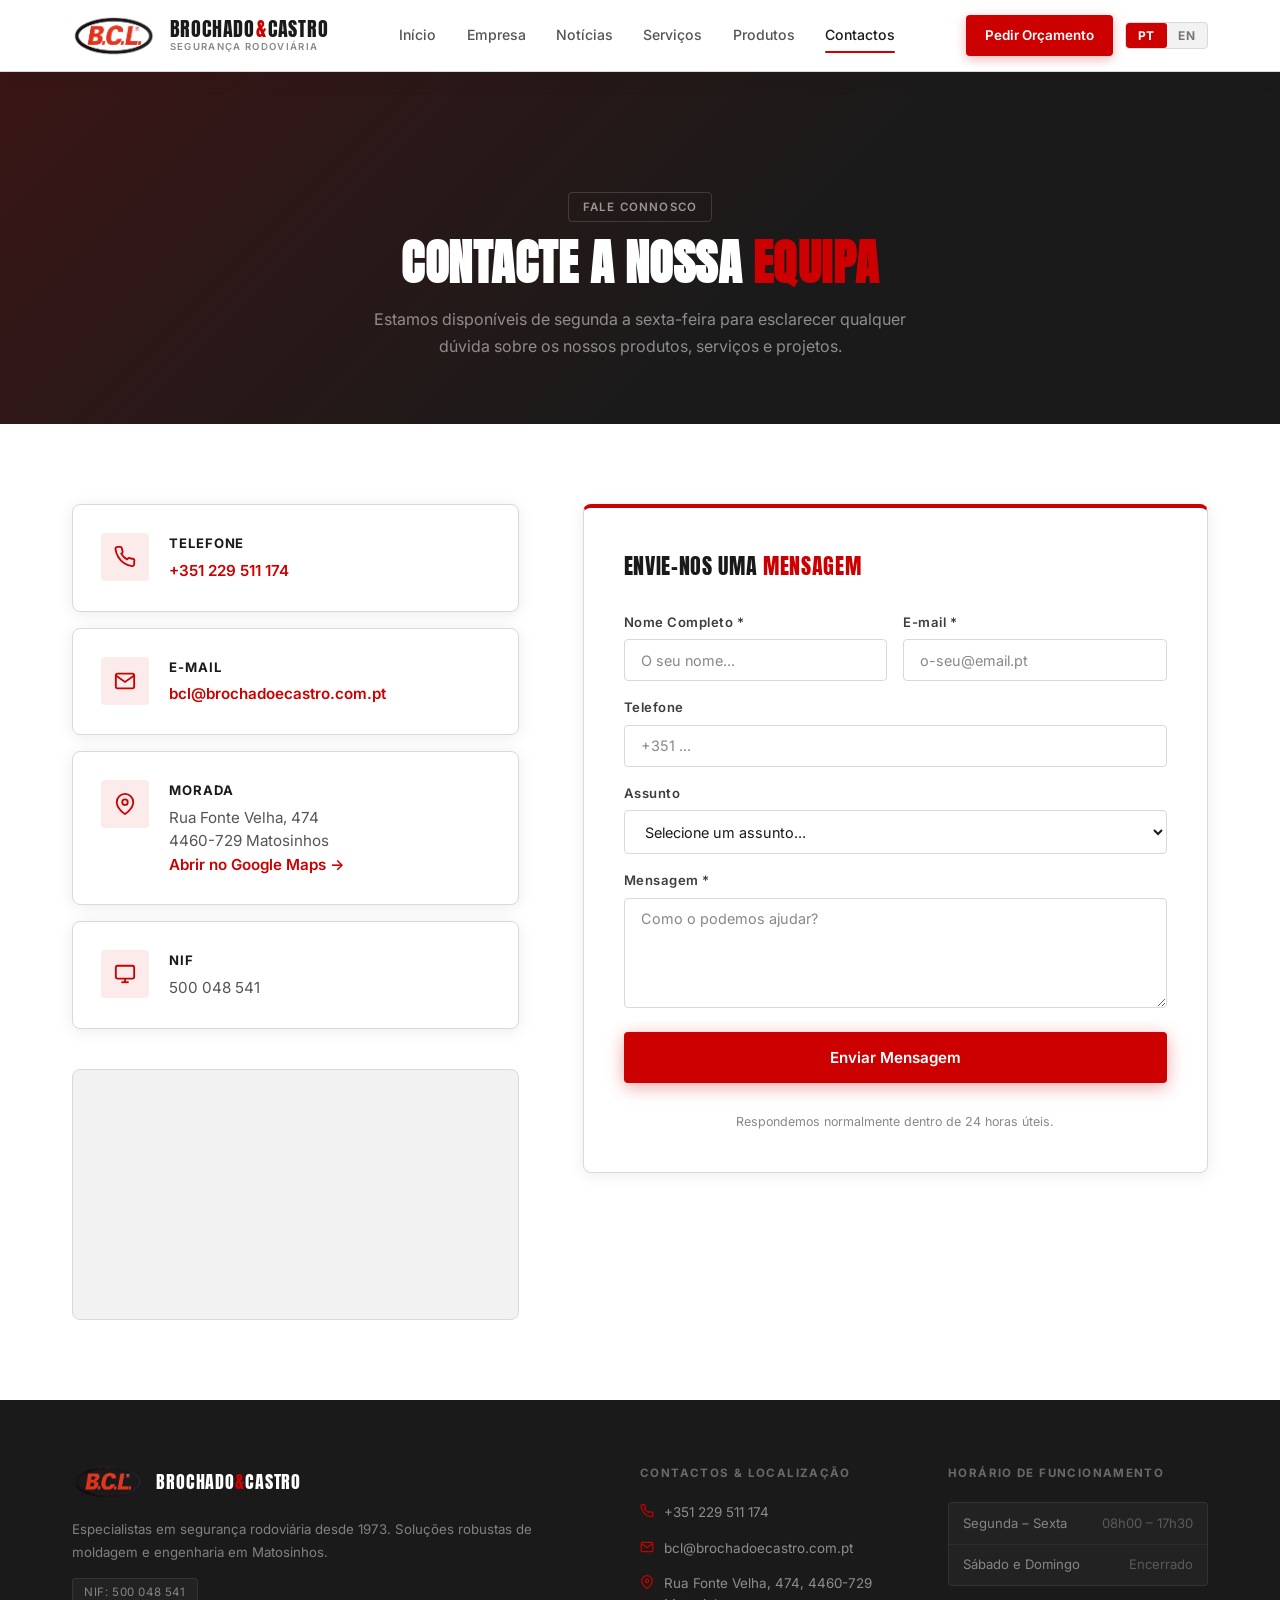
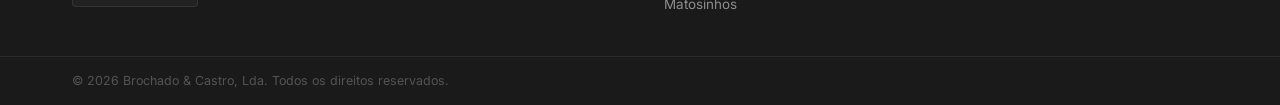
==== contactos.html @ 2ee06acd "alterado" ====
<!DOCTYPE html>
<html lang="pt">
<head>
<meta charset="utf-8"/>
<meta content="width=device-width, initial-scale=1.0" name="viewport"/>
<title>Brochado &amp; Castro — Contactos</title>
<meta content="Contacte a Brochado &amp; Castro — Segurança Rodoviária desde 1973." name="description"/>
<link href="https://fonts.googleapis.com" rel="preconnect"/>
<link crossorigin="" href="https://fonts.gstatic.com" rel="preconnect"/>
<link href="https://fonts.googleapis.com/css2?family=Anton&family=Inter:wght@300;400;500;600;700&display=swap" rel="stylesheet"/>
<link href="style.css" rel="stylesheet"/>
<style>
.contact-hero {
  background: var(--grey-900);
  padding: calc(var(--nav-h) + 3rem) 0 4rem;
  text-align: center;
  position: relative;
  overflow: hidden;
}
.contact-hero::before {
  content: '';
  position: absolute;
  inset: 0;
  background: linear-gradient(135deg, rgba(204,0,0,.18) 0%, transparent 60%);
}
.contact-hero .container { position: relative; z-index: 1; }

.contact-section { padding: 5rem 0; }

.contact-grid {
  display: grid;
  grid-template-columns: 1fr 1.4fr;
  gap: 4rem;
  align-items: start;
}
@media (max-width: 900px) { .contact-grid { grid-template-columns: 1fr; gap: 3rem; } }

/* Info cards */
.info-card {
  background: var(--white);
  border: 1px solid var(--grey-200);
  border-radius: var(--radius-md);
  padding: 1.75rem;
  box-shadow: var(--shadow-card);
  display: flex;
  align-items: flex-start;
  gap: 1.25rem;
  transition: transform var(--dur) var(--ease), box-shadow var(--dur) var(--ease);
}
.info-card:hover { transform: translateY(-3px); box-shadow: var(--shadow-lift); }
.info-icon {
  width: 48px; height: 48px; flex-shrink: 0;
  background: var(--orange-pale);
  border-radius: var(--radius-sm);
  display: flex; align-items: center; justify-content: center;
}
.info-card-title {
  font-weight: 700;
  font-size: .82rem;
  text-transform: uppercase;
  letter-spacing: .07em;
  color: var(--grey-900);
  margin-bottom: .3rem;
}
.info-card-val {
  font-size: .95rem;
  color: var(--grey-600);
  line-height: 1.55;
}
.info-card-val a { color: var(--orange); font-weight: 600; }
.info-card-val a:hover { text-decoration: underline; }

.info-cards-stack { display: flex; flex-direction: column; gap: 1rem; }

.fhours { background:rgba(255,255,255,.04); border:1px solid rgba(255,255,255,.07); border-radius:var(--radius-sm); overflow:hidden; }
.fhour-row {
  display:flex; justify-content:space-between; align-items:center;
  padding:.6rem .9rem; font-size:.82rem;
  border-bottom:1px solid rgba(255,255,255,.05);
}
.fhour-row:last-child { border-bottom:none; }
.fhour-row span { color:rgba(255,255,255,.45); }
.fhour-row strong { color:rgba(255,255,255,.25); font-weight:400;}
.fhour-row strong.closed { color:rgba(255,255,255,.25); font-weight:400; }

/* Map embed placeholder */
.map-placeholder {
  width: 100%;
  aspect-ratio: 16/9;
  background: var(--grey-100);
  border-radius: var(--radius-md);
  overflow: hidden;
  border: 1px solid var(--grey-200);
  margin-top: 1.5rem;
  position: relative;
}
.map-placeholder iframe {
  width: 100%; height: 100%; border: none;
}

/* Form styling overrides */
.cform-wrap {
  background: var(--white) !important;
  border: 1px solid var(--grey-200) !important;
  border-top: 4px solid var(--orange) !important;
  border-radius: var(--radius-md);
  padding: 2.5rem;
  box-shadow: var(--shadow-card);
}
/* Override global dark cform-label for light context */
.contact-section .cform-label {
  color: var(--grey-700) !important;
  font-size: .82rem;
  font-weight: 600;
  letter-spacing: .04em;
}
/* Fix invisible inputs: force dark text and white background in light form */
.contact-section .cform-input,
.cform-wrap .cform-input {
  color: var(--grey-900) !important;
  background: var(--white) !important;
  border-color: var(--grey-200) !important;
}
.contact-section .cform-input::placeholder,
.cform-wrap .cform-input::placeholder {
  color: var(--grey-400) !important;
}
.cform-section-label {
  font-family: var(--font-display);
  font-size: 1.4rem;
  text-transform: uppercase;
  color: var(--grey-900);
  margin-bottom: 1.75rem;
  letter-spacing: .03em;
}
.cform-section-label span { color: var(--orange); }
</style>
</head>
<body>
<header class="navbar" id="navbar">
<div class="nav-container">
<a class="nav-logo" href="index.html">
<img alt="B.C.L. Logo" class="logo-img" src="images/logo_bcl.png"/>
<div class="logo-text-group">
<span class="logo-primary">BROCHADO<span class="logo-amp">&amp;</span>CASTRO</span>
<span class="logo-sub" data-en="ROAD SAFETY" data-pt="SEGURANÇA RODOVIÁRIA">SEGURANÇA RODOVIÁRIA</span>
</div>
</a>
<nav class="nav-links">
<a class="nl" data-en="Home" data-pt="Início" href="index.html">Início</a>
<a class="nl" data-en="Company" data-pt="Empresa" href="empresa.html">Empresa</a>
<a class="nl" data-en="News" data-pt="Notícias" href="noticias.html">Notícias</a>
<a class="nl" data-en="Services" data-pt="Serviços" href="servicos.html">Serviços</a>
<a class="nl" data-en="Products" data-pt="Produtos" href="produtos.html">Produtos</a>
<a class="nl active" data-en="Contacts" data-pt="Contactos" href="contactos.html">Contactos</a>
</nav>
<div class="nav-right">
<a class="btn-nav-cta" data-en="Request a Quote" data-pt="Pedir Orçamento" href="orcamento.html">Pedir Orçamento</a>
<div class="lang-switcher">
<button class="lang-btn active" data-lang="pt">PT</button>
<button class="lang-btn" data-lang="en">EN</button>
</div>
<button class="burger" id="burger"><span></span><span></span><span></span></button>
</div>
</div>
</header>
<div class="mobile-overlay" id="mobile-overlay">
<nav class="mobile-nav">
<a class="mn-link" data-en="Home" data-pt="Início" href="index.html">Início</a>
<a class="mn-link" data-en="Company" data-pt="Empresa" href="empresa.html">Empresa</a>
<a class="mn-link" data-en="News" data-pt="Notícias" href="noticias.html">Notícias</a>
<a class="mn-link" data-en="Services" data-pt="Serviços" href="servicos.html">Serviços</a>
<a class="mn-link" data-en="Products" data-pt="Produtos" href="produtos.html">Produtos</a>
<a class="mn-link active" data-en="Contacts" data-pt="Contactos" href="contactos.html">Contactos</a>
<a class="btn-nav-cta mn-cta" data-en="Request a Quote" data-pt="Pedir Orçamento" href="orcamento.html">Pedir Orçamento</a>
<div class="mobile-lang-wrap">
<div class="lang-switcher">
<button class="lang-btn active" data-lang="pt">PT</button>
<button class="lang-btn" data-lang="en">EN</button>
</div>
</div>
</nav>
</div>

<main>
<!-- HERO -->
<section class="contact-hero">
  <div class="container">
    <div class="sh-tag sh-tag--dark" data-en="Get In Touch" data-pt="Fale Connosco">Fale Connosco</div>
    <h1 class="sh-title sh-title--white"><span data-en="CONTACT OUR" data-pt="CONTACTE A NOSSA">CONTACTE A NOSSA</span> <span class="title-orange" data-en="TEAM" data-pt="EQUIPA">EQUIPA</span></h1>
    <p class="sh-sub sh-sub--muted" data-en="We are available Monday to Friday to answer any questions about our products, services and projects." data-pt="Estamos disponíveis de segunda a sexta-feira para esclarecer qualquer dúvida sobre os nossos produtos, serviços e projetos.">Estamos disponíveis de segunda a sexta-feira para esclarecer qualquer dúvida sobre os nossos produtos, serviços e projetos.</p>
  </div>
</section>

<!-- MAIN CONTACT SECTION -->
<section class="contact-section">
  <div class="container">
    <div class="contact-grid">

      <!-- LEFT: Info + Hours + Map -->
      <div>
        <div class="info-cards-stack">
          <div class="info-card">
            <div class="info-icon">
              <svg width="22" height="22" fill="none" stroke="var(--orange)" stroke-width="2" viewBox="0 0 24 24"><path d="M22 16.92v3a2 2 0 0 1-2.18 2 19.79 19.79 0 0 1-8.63-3.07A19.5 19.5 0 0 1 4.69 12 19.79 19.79 0 0 1 1.61 3.18 2 2 0 0 1 3.6 1h3a2 2 0 0 1 2 1.72c.127.96.361 1.903.7 2.81a2 2 0 0 1-.45 2.11L7.91 8.34a16 16 0 0 0 6.29 6.29l.92-.92a2 2 0 0 1 2.11-.45c.907.339 1.85.573 2.81.7A2 2 0 0 1 22 16.92z"></path></svg>
            </div>
            <div>
              <div class="info-card-title" data-en="Phone" data-pt="Telefone">Telefone</div>
              <div class="info-card-val"><a href="tel:+351229511174">+351 229 511 174</a></div>
            </div>
          </div>

          <div class="info-card">
            <div class="info-icon">
              <svg width="22" height="22" fill="none" stroke="var(--orange)" stroke-width="2" viewBox="0 0 24 24"><path d="M4 4h16c1.1 0 2 .9 2 2v12c0 1.1-.9 2-2 2H4c-1.1 0-2-.9-2-2V6c0-1.1.9-2 2-2z"></path><polyline points="22,6 12,13 2,6"></polyline></svg>
            </div>
            <div>
              <div class="info-card-title" data-en="Email" data-pt="E-mail">E-mail</div>
              <div class="info-card-val"><a href="mailto:bcl@brochadoecastro.com.pt">bcl@brochadoecastro.com.pt</a></div>
            </div>
          </div>

          <div class="info-card">
            <div class="info-icon">
              <svg width="22" height="22" fill="none" stroke="var(--orange)" stroke-width="2" viewBox="0 0 24 24"><path d="M21 10c0 7-9 13-9 13s-9-6-9-13a9 9 0 0 1 18 0z"></path><circle cx="12" cy="10" r="3"></circle></svg>
            </div>
            <div>
              <div class="info-card-title" data-en="Address" data-pt="Morada">Morada</div>
              <div class="info-card-val">Rua Fonte Velha, 474<br/>4460-729 Matosinhos<br/><a href="https://www.google.com/maps/place/Bcl+-+Brochado+%26+Castro,+Lda./@41.1952331,-8.6368682,108m/data=!3m1!1e3!4m15!1m8!3m7!1s0xd2465dfc5a5c7a5:0x478c844fa9edf6eb!2sR.+Fonte+Velha+474,+4460-729+Cust%C3%B3ias!3b1!8m2!3d41.1954163!4d-8.6371579!16s%2Fg%2F11pw1z6jg8!3m5!1s0xd2465dfc53dacab:0x949151ac606fa116!8m2!3d41.1954021!4d-8.6371742!16s%2Fg%2F1tg6lv1z?entry=ttu&g_ep=EgoyMDI2MDYxNi4wIKXMDSoASAFQAw%3D%3D" target="_blank" data-en="Open in Google Maps →" data-pt="Abrir no Google Maps →">Abrir no Google Maps →</a></div>
            </div>
          </div>

          <div class="info-card">
            <div class="info-icon">
              <svg width="22" height="22" fill="none" stroke="var(--orange)" stroke-width="2" viewBox="0 0 24 24"><rect x="2" y="3" width="20" height="14" rx="2"/><path d="M8 21h8"/><path d="M12 17v4"/></svg>
            </div>
            <div>
              <div class="info-card-title" data-en="Tax ID" data-pt="NIF">NIF</div>
              <div class="info-card-val">500 048 541</div>
            </div>
          </div>

        <!-- Map -->
        <div class="map-placeholder">
          <iframe
            src="https://www.google.com/maps/embed?pb=!1m18!1m12!1m3!1d3003.8!2d-8.69!3d41.19!2m3!1f0!2f0!3f0!3m2!1i1024!2i768!4f13.1!3m3!1m2!1s0x0%3A0x0!2zNDHCsDExJzI0LjAiTiA4wrA0MSc0NC4wIlc!5e0!3m2!1spt!2spt!4v1234567890"
            allowfullscreen=""
            loading="lazy"
            title="Localização Brochado & Castro">
          </iframe>
        </div>
        </div>
      </div>

      <!-- RIGHT: Contact Form -->
      <div class="cform-wrap">
        <div class="cform-section-label" data-en="Send us a <span>Message</span>" data-pt="Envie-nos uma <span>Mensagem</span>">Envie-nos uma <span>Mensagem</span></div>
        <form class="cform" id="cform">
          <div class="cform-row">
            <div class="cform-group">
              <label class="cform-label" data-en="Full Name *" data-pt="Nome Completo *">Nome Completo *</label>
              <input class="cform-input" data-en-ph="Your name..." data-pt-ph="O seu nome..." placeholder="O seu nome..." required type="text"/>
            </div>
            <div class="cform-group">
              <label class="cform-label" data-en="Email *" data-pt="E-mail *">E-mail *</label>
              <input class="cform-input" data-en-ph="your@email.com" data-pt-ph="o-seu@email.pt" placeholder="o-seu@email.pt" required type="email"/>
            </div>
          </div>
          <div class="cform-group">
            <label class="cform-label" data-en="Phone" data-pt="Telefone">Telefone</label>
            <input class="cform-input" data-en-ph="+351 ..." data-pt-ph="+351 ..." placeholder="+351 ..." type="tel"/>
          </div>
          <div class="cform-group">
            <label class="cform-label" data-en="Subject" data-pt="Assunto">Assunto</label>
            <select class="cform-input" style="cursor:pointer;">
              <option data-en="Select a subject..." data-pt="Selecione um assunto...">Selecione um assunto...</option>
              <option data-en="Products / Quote" data-pt="Produtos / Orçamento">Produtos / Orçamento</option>
              <option data-en="Technical Support" data-pt="Suporte Técnico">Suporte Técnico</option>
              <option data-en="Partnership" data-pt="Parceria">Parceria</option>
              <option data-en="Other" data-pt="Outro">Outro</option>
            </select>
          </div>
          <div class="cform-group">
            <label class="cform-label" data-en="Your Message *" data-pt="Mensagem *">Mensagem *</label>
            <textarea class="cform-input cform-ta" data-en-ph="How can we help you?" data-pt-ph="Como o podemos ajudar?" placeholder="Como o podemos ajudar?" required rows="5"></textarea>
          </div>
          <button class="btn-orange cform-submit" data-en="Send Message" data-pt="Enviar Mensagem" type="submit" style="width:100%; justify-content:center; padding:1rem;">Enviar Mensagem</button>
          <p style="font-size:.78rem; color:var(--grey-400); margin-top:.85rem; text-align:center;" data-en="We typically respond within 24 business hours." data-pt="Respondemos normalmente dentro de 24 horas úteis.">Respondemos normalmente dentro de 24 horas úteis.</p>
        </form>
      </div>

    </div>
  </div>
</section>

</main>

<footer class="footer">
<div class="footer-main">
<div class="container">
<div class="footer-grid">
<div class="fcol fcol--brand">
<a class="footer-logo-link" href="index.html">
<img alt="B.C.L. Logo" class="footer-logo" src="images/logo_bcl.png"/>
<span class="footer-brand-name">BROCHADO<span>&amp;</span>CASTRO</span>
</a>
<p class="fcol-desc" data-en="Road safety specialists since 1973. Robust moulding and engineering solutions in Matosinhos." data-pt="Especialistas em segurança rodoviária desde 1973. Soluções robustas de moldagem e engenharia em Matosinhos.">Especialistas em segurança rodoviária desde 1973. Soluções robustas de moldagem e engenharia em Matosinhos.</p>
<p class="fcol-nif" data-en="Tax ID: 500 048 541" data-pt="NIF: 500 048 541">NIF: 500 048 541</p>
</div>
<div class="fcol">
<h4 class="fcol-title" data-en="Contacts &amp; Location" data-pt="Contactos &amp; Localização">Contactos &amp; Localização</h4>
<ul class="fcol-list">
<li><svg fill="none" height="14" stroke="#CC0000" stroke-width="2" viewbox="0 0 24 24" width="14"><path d="M22 16.92v3a2 2 0 0 1-2.18 2 19.79 19.79 0 0 1-8.63-3.07A19.5 19.5 0 0 1 4.69 12 19.79 19.79 0 0 1 1.61 3.18 2 2 0 0 1 3.6 1h3a2 2 0 0 1 2 1.72c.127.96.361 1.903.7 2.81a2 2 0 0 1-.45 2.11L7.91 8.34a16 16 0 0 0 6.29 6.29l.92-.92a2 2 0 0 1 2.11-.45c.907.339 1.85.573 2.81.7A2 2 0 0 1 22 16.92z"></path></svg><a href="tel:+351229511174">+351 229 511 174</a></li>
<li><svg fill="none" height="14" stroke="#CC0000" stroke-width="2" viewbox="0 0 24 24" width="14"><path d="M4 4h16c1.1 0 2 .9 2 2v12c0 1.1-.9 2-2 2H4c-1.1 0-2-.9-2-2V6c0-1.1.9-2 2-2z"></path><polyline points="22,6 12,13 2,6"></polyline></svg><a href="mailto:bcl@brochadoecastro.com.pt">bcl@brochadoecastro.com.pt</a></li>
<li><svg fill="none" height="14" stroke="#CC0000" stroke-width="2" viewbox="0 0 24 24" width="14"><path d="M21 10c0 7-9 13-9 13s-9-6-9-13a9 9 0 0 1 18 0z"></path><circle cx="12" cy="10" r="3"></circle></svg><span data-en="Rua Fonte Velha, 474, 4460-729 Matosinhos" data-pt="Rua Fonte Velha, 474, 4460-729 Matosinhos"> Rua Fonte Velha, 474, 4460-729 Matosinhos</span></li>
</ul>
</div>
<div class="fcol">
<h4 class="fcol-title" data-en="Opening Hours" data-pt="Horário de Funcionamento">Horário de Funcionamento</h4>
<div class="fhours">
<div class="fhour-row"><span data-en="Monday – Friday" data-pt="Segunda – Sexta">Segunda – Sexta</span><strong>08h00 – 17h30</strong></div>
<div class="fhour-row"><span data-en="Saturday &amp; Sunday" data-pt="Sábado e Domingo">Sábado e Domingo</span><strong class="closed" data-en="Closed" data-pt="Encerrado">Encerrado</strong></div>
</div>
</div>
</div>
</div>
</div>
<div class="footer-bar"><div class="container"><p data-en="© 2026 Brochado &amp; Castro, Lda. All rights reserved." data-pt="© 2026 Brochado &amp; Castro, Lda. Todos os direitos reservados.">© 2026 Brochado &amp; Castro, Lda. Todos os direitos reservados.</p></div></div>
</footer>
<button class="btt" id="btt"><svg fill="none" height="20" stroke="currentColor" stroke-width="2.5" viewbox="0 0 24 24" width="20"><polyline points="18 15 12 9 6 15"></polyline></svg></button>
<script src="i18n.js"></script><script src="script.js"></script>
</body>
</html>
---- style.css ----
/* ====================================================
   BROCHADO & CASTRO — Road Safety
   Palette: #CC0000 (orange) · #3D3D3D / #1A1A1A (grey)
            #FFFFFF (white) · var(--orange) (light blue icons)
   Font: Anton (headings) · Inter (body)
==================================================== */

/* ── Variables ──────────────────────────────────── */
:root {
  --orange:        #CC0000;
  --orange-dark:   #AA0000;
  --orange-light:  #FF2222;
  --orange-pale:   rgba(204,0,0,.08);

  --grey-900:  #1A1A1A;
  --grey-800:  #2A2A2A;
  --grey-700:  #3D3D3D;
  --grey-600:  #555555;
  --grey-400:  #888888;
  --grey-200:  #D9D9D9;
  --grey-100:  #F2F2F2;
  --grey-50:   #F8F8F8;

  --white:     #FFFFFF;
  --blue-icon: #CC0000;

  --font-display: 'Anton', Impact, sans-serif;
  --font-body:    'Inter', system-ui, sans-serif;

  --nav-h:     72px;
  --topbar-h:  38px;
  --full-h:    calc(var(--nav-h) + var(--topbar-h));

  --radius-sm: 4px;
  --radius-md: 8px;
  --radius-lg: 12px;

  --shadow-card: 0 2px 16px rgba(0,0,0,.08);
  --shadow-lift: 0 8px 32px rgba(0,0,0,.14);
  --shadow-deep: 0 16px 48px rgba(0,0,0,.18);

  --ease: cubic-bezier(0.16,1,0.3,1);
  --dur:  280ms;
}

/* ── Reset ──────────────────────────────────────── */
*, *::before, *::after { box-sizing:border-box; margin:0; padding:0; }
html { scroll-behavior:smooth; scroll-padding-top:calc(var(--topbar-h) + var(--nav-h) + 16px); -webkit-text-size-adjust:100%; }
body { font-family:var(--font-body); color:var(--grey-800); background:var(--white); overflow-x:hidden; line-height:1.6; -webkit-font-smoothing:antialiased; }
img { display:block; max-width:100%; height:auto; }
a  { color:inherit; text-decoration:none; }
ul { list-style:none; }
button { font-family:inherit; cursor:pointer; border:none; background:none; padding:0; }

/* ── Layout ─────────────────────────────────────── */
.container { max-width:1200px; margin:0 auto; padding:0 clamp(1.25rem,5vw,2rem); }

.grid-3 {
  display:grid;
  grid-template-columns:repeat(3,1fr);
  gap:1.5rem;
}

/* ── Typography helpers ─────────────────────────── */
.sh-tag {
  display:inline-flex; align-items:center; gap:.45rem;
  font-size:.72rem; font-weight:600; letter-spacing:.1em; text-transform:uppercase;
  color:var(--grey-600);
  border:1px solid var(--grey-200);
  padding:.3rem .85rem;
  border-radius:var(--radius-sm);
  margin-bottom:1rem;
}
.sh-tag--dark { border-color:rgba(255,255,255,.15); color:rgba(255,255,255,.55); }

.sh-title {
  font-family:var(--font-display);
  font-size:clamp(2rem,4vw,3rem);
  line-height:1.08;
  letter-spacing:.01em;
  color:var(--grey-900);
  margin-bottom:1rem;
  text-transform:uppercase;
}
.sh-title--white { color:var(--white); }
.at-left { text-align:left; }

.title-orange { color:var(--orange); }

.sh-sub {
  font-size:1rem; color:var(--grey-600); max-width:580px; margin:0 auto; line-height:1.7;
}
.sh-sub--muted { color:rgba(255,255,255,.5); }

.section-head { text-align:center; margin-bottom:3.5rem; }

/* ── Buttons ────────────────────────────────────── */
.btn-orange, .btn-ghost, .btn-nav-cta {
  display:inline-flex; align-items:center; gap:.5rem;
  font-family:var(--font-body); font-weight:600; font-size:.93rem;
  padding:.78rem 1.6rem;
  border-radius:var(--radius-sm);
  transition:all var(--dur) var(--ease);
  cursor:pointer; white-space:nowrap;
}

.btn-orange {
  background:var(--orange); color:var(--white);
  box-shadow:0 4px 18px rgba(204,0,0,.35);
}
.btn-orange:hover { background:var(--orange-dark); transform:translateY(-2px); box-shadow:0 8px 28px rgba(204,0,0,.45); }
.btn-orange:active { transform:translateY(0); }

.btn-ghost {
  background:transparent; color:var(--white);
  border:1.5px solid rgba(255,255,255,.45);
}
.btn-ghost:hover { background:rgba(255,255,255,.1); border-color:var(--white); transform:translateY(-2px); }

.btn-nav-cta {
  background:var(--orange); color:var(--white);
  font-size:.84rem; padding:.58rem 1.2rem;
  box-shadow:0 3px 12px rgba(204,0,0,.3);
}
.btn-nav-cta:hover { background:var(--orange-dark); transform:translateY(-1px); }

/* ── Language switcher (inline side-by-side) ── */
.lang-switcher {
  display: inline-flex;
  align-items: center;
  border: 1px solid var(--grey-200);
  border-radius: 4px;
  overflow: hidden;
  background: var(--grey-100);
  gap: 0;
}

.lang-btn {
  display: inline-flex;
  align-items: center;
  gap: .3rem;
  padding: .38rem .72rem;
  font-family: inherit;
  font-size: .75rem;
  font-weight: 700;
  letter-spacing: .06em;
  color: var(--grey-500, #777);
  background: transparent;
  border: none;
  cursor: pointer;
  transition: background var(--dur), color var(--dur);
  white-space: nowrap;
  line-height: 1;
}

.lang-btn:hover { color: var(--grey-900); }

.lang-btn.active {
  background: var(--orange);
  color: var(--white);
  border-radius: 3px;
}

.lang-flag { font-size: .9rem; line-height: 1; }

/* Mobile lang switcher */
.mobile-lang-wrap {
  width: 100%;
  display: flex;
  justify-content: center;
  margin-top: 1.5rem;
}

.mobile-lang-wrap .lang-switcher {
  background: rgba(255,255,255,.08);
  border-color: rgba(255,255,255,.25);
}

.mobile-lang-wrap .lang-btn {
  color: rgba(255,255,255,.65);
}

.mobile-lang-wrap .lang-btn:hover { color: var(--white); }

.mobile-lang-wrap .lang-btn.active {
  background: var(--orange);
  color: var(--white);
}

@media (max-width: 860px) {
  .nav-right .lang-switcher { display: none; }
}

/* ── NAVBAR ─────────────────────────────────────── */
.navbar {
  position: sticky;
  top: 0;
  z-index: 1000;
  height: var(--nav-h);
  background: var(--white);
  border-bottom: 1px solid var(--grey-200);
  box-shadow: 0 4px 24px rgba(0,0,0,.06);
  transition: all var(--dur) var(--ease);
}

.nav-container {
  max-width:1200px; margin:0 auto;
  padding:0 clamp(1.25rem,5vw,2rem);
  height:100%;
  display:flex; align-items:center; gap:2rem;
}

/* Logo */
.nav-logo { display:flex; align-items:center; gap:.85rem; flex-shrink:0; }
.logo-img { height: 42px; width: auto; max-width: 140px; object-fit: contain; }

.logo-text-group { display:flex; flex-direction:column; line-height:1; }
.logo-primary {
  font-family:var(--font-display);
  font-size:1.25rem; letter-spacing:.04em;
  color:var(--grey-900);
}
.logo-amp { color:var(--orange); margin:0 .05em; }
.logo-sub {
  font-size:.6rem; letter-spacing:.14em; text-transform:uppercase;
  color:var(--grey-400); font-weight:600; margin-top:.2rem;
}

/* Nav links */
.nav-links { display:flex; align-items:center; gap:.1rem; margin:0 auto; }
.nl {
  font-size:.88rem; font-weight:500;
  color:var(--grey-600);
  padding:.5rem .9rem;
  border-radius:var(--radius-sm);
  transition:color var(--dur), background var(--dur);
  position:relative;
}
.nl::after {
  content:'';
  position:absolute; bottom:2px; left:.9rem; right:.9rem;
  height:2px; background:var(--orange);
  transform:scaleX(0); transform-origin:left;
  transition:transform var(--dur) var(--ease);
  border-radius:1px;
}
.nl:hover, .nl.active { color:var(--grey-900); }
.nl:hover::after, .nl.active::after { transform:scaleX(1); }

/* Nav right */
.nav-right { display:flex; align-items:center; gap:.75rem; flex-shrink:0; }

/* Burger */
.burger {
  display:none; flex-direction:column; gap:5px;
  padding:.5rem; border-radius:var(--radius-sm);
  transition:background var(--dur);
}
.burger:hover { background:var(--grey-100); }
.burger span { display:block; width:22px; height:2px; background:var(--grey-700); border-radius:1px; transition:all var(--dur) var(--ease); }
.burger.open span:nth-child(1) { transform:translateY(7px) rotate(45deg); }
.burger.open span:nth-child(2) { opacity:0; transform:scaleX(0); }
.burger.open span:nth-child(3) { transform:translateY(-7px) rotate(-45deg); }

/* Mobile overlay */
.mobile-overlay {
  display:none;
  position:fixed; inset:0; top:var(--nav-h);
  background:var(--grey-900);
  z-index:999;
  opacity:0; pointer-events:none;
  transition:opacity var(--dur) var(--ease);
}
.mobile-overlay.open { opacity:1; pointer-events:all; }

.mobile-nav {
  display:flex; flex-direction:column; align-items:center;
  justify-content:center; gap:.5rem;
  height:100%; padding:2rem;
}
.mn-link {
  font-family:var(--font-display); font-size:2rem; letter-spacing:.06em;
  color:rgba(255,255,255,.7);
  padding:.6rem 2rem; border-radius:var(--radius-sm);
  transition:color var(--dur); text-transform:uppercase;
}
.mn-link:hover { color:var(--orange); }
.mn-cta { margin-top:1.5rem; font-family:var(--font-body); font-size:1rem !important; }

/* ── HERO ───────────────────────────────────────── */
.hero {
  position:relative;
  min-height:100svh;
  display:flex; align-items:center; justify-content:center;
  overflow:hidden;
}

.hero-media { position:absolute; inset:0; }
.hero-img {
  width:100%; height:100%; object-fit:cover; object-position:center;
  position:absolute; inset:0;
  opacity:0;
  transition:opacity 1.2s ease;
  animation:heroZoom 20s ease-in-out infinite alternate;
  animation-play-state:paused;
}
.hero-img.active { opacity:1; animation-play-state:running; }
@keyframes heroZoom { from { transform:scale(1.03); } to { transform:scale(1.1); } }

.hero-shade {
  position:absolute; inset:0;
  background:linear-gradient(108deg, rgba(26,26,26,.92) 0%, rgba(26,26,26,.72) 55%, rgba(26,26,26,.4) 100%);
}
.hero-shade-bottom {
  position:absolute; inset:0;
  background:linear-gradient(to top, rgba(26,26,26,.75) 0%, transparent 45%);
}

/* Orange vertical accent bar */
.hero-accent-bar {
  position:absolute;
  top:0; left:0;
  width:5px;
  height:100%;
  background:var(--orange);
}

/* Hero content */
.hero-content {
  position:relative; z-index:1;
  max-width:860px;
  padding:clamp(2rem,5vw,4rem);
  padding-top:calc(var(--full-h) + 2rem);
}

/* Wrapper — grid stacking: todos os slides na mesma célula, layout nunca muda */
.hero-slides-wrap {
  display:grid;
  grid-template-columns:1fr;
  grid-template-rows:1fr;
  margin-bottom:2rem;
}

/* Todos os slides empilhados na célula 1/1 */
.hero-slide-text {
  grid-area:1/1;
  opacity:0;
  pointer-events:none;
  transition:opacity .8s var(--ease);
  visibility:hidden;
}
.hero-slide-text.active {
  opacity:1;
  pointer-events:auto;
  visibility:visible;
  animation:heroTextFade .8s var(--ease) both;
}
@keyframes heroTextFade { from { opacity:0; transform:translateY(8px); } to { opacity:1; transform:translateY(0); } }

.hero-eyebrow {
  display:inline-flex; align-items:center; gap:.55rem;
  font-size:.75rem; font-weight:600; letter-spacing:.12em; text-transform:uppercase;
  color:rgba(255,255,255,.6);
  margin-bottom:1.5rem;
  animation:fadeUp .8s var(--ease) both;
}
.eyebrow-dot {
  width:6px; height:6px; border-radius:50%;
  background:var(--orange);
  box-shadow:0 0 0 3px rgba(204,0,0,.3);
  animation:pulse 2.5s ease-in-out infinite;
}
@keyframes pulse { 0%,100%{box-shadow:0 0 0 3px rgba(204,0,0,.3);} 50%{box-shadow:0 0 0 7px rgba(204,0,0,.07);} }

.hero-title {
  font-family:var(--font-display);
  font-size:clamp(2.4rem,5.5vw,4.8rem);
  line-height:1.05;
  letter-spacing:.02em;
  color:var(--white);
  margin-bottom:1.25rem;
  text-transform:uppercase;
  animation:fadeUp .9s .12s var(--ease) both;
}
/* Títulos mais longos — reduz automaticamente para caber em 2 linhas */
.hero-title--lg {
  font-size:clamp(2rem,4.5vw,4rem);
}
.hero-title-orange { color:var(--orange); }

.hero-desc {
  font-size:clamp(.95rem,2vw,1.1rem);
  color:rgba(255,255,255,.68);
  line-height:1.75;
  margin-bottom:2rem;
  animation:fadeUp .9s .24s var(--ease) both;
}

.hero-btns {
  display:flex; gap:1rem; flex-wrap:wrap;
  margin-bottom:3rem;
  animation:fadeUp .9s .36s var(--ease) both;
}
.hero-btns .btn-orange, .hero-btns .btn-ghost { padding:.85rem 2rem; font-size:1rem; }

/* Hero slide dots */
.hero-slide-dots {
  display:flex; gap:.6rem;
  margin-top:-1.5rem;
  margin-bottom:2.5rem;
}
.hero-dot {
  width:28px; height:4px;
  border:none; padding:0;
  background:rgba(255,255,255,.25);
  border-radius:2px;
  cursor:pointer;
  transition:background var(--dur) var(--ease);
}
.hero-dot.active { background:var(--orange); }
.hero-dot:hover { background:rgba(255,255,255,.5); }

/* Hero KPIs */
.hero-kpis {
  display:flex; align-items:center; gap:0;
  background:rgba(255,255,255,.06);
  border:1px solid rgba(255,255,255,.1);
  backdrop-filter:blur(10px);
  border-radius:var(--radius-sm);
  padding:1.25rem 2rem;
  width:fit-content;
  animation:fadeUp .9s .48s var(--ease) both;
}

.kpi { display:flex; flex-direction:column; align-items:center; padding:0 2rem; }
.kpi:first-child { padding-left:0; }
.kpi-n {
  font-family:var(--font-display);
  font-size:2.2rem; line-height:1;
  color:var(--orange);
  letter-spacing:.02em;
}
.kpi-u { font-family:var(--font-display); font-size:1.4rem; color:var(--orange); margin-left:.15rem; }
.kpi-n + .kpi-u { display:inline; }
.kpi > *:nth-child(2) { display:inline; } /* unit next to number */
.kpi-l { font-size:.72rem; letter-spacing:.07em; text-transform:uppercase; color:rgba(255,255,255,.5); margin-top:.3rem; text-align:center; font-weight:500; }

.kpi-sep { width:1px; height:50px; background:rgba(255,255,255,.12); }

/* Scroll cue */
.hero-scroll {
  position:absolute; bottom:2rem; left:50%;
  transform:translateX(-50%); z-index:1;
}
.scroll-track { width:26px; height:42px; border:1.5px solid rgba(255,255,255,.3); border-radius:13px; display:flex; justify-content:center; padding-top:6px; }
.scroll-thumb { width:4px; height:8px; background:var(--orange); border-radius:2px; animation:scrollDown 1.8s ease-in-out infinite; }
@keyframes scrollDown { 0%,100%{transform:translateY(0);opacity:1;} 75%{transform:translateY(16px);opacity:0;} }

/* ── TRUST BAND ──────────────────────────────────── */
.trust-band {
  background:var(--grey-900);
  padding:1.2rem 0;
  border-top:1px solid rgba(255,255,255,.06);
}
.trust-inner {
  max-width:1200px; margin:0 auto;
  padding:0 clamp(1.25rem,5vw,2rem);
  display:flex; align-items:center; gap:2.5rem; flex-wrap:wrap;
}
.trust-label { font-size:.7rem; letter-spacing:.12em; text-transform:uppercase; color:rgba(255,255,255,.3); font-weight:600; white-space:nowrap; }
.trust-badges { display:flex; align-items:center; gap:2rem; flex-wrap:wrap; }
.trust-badge {
  display:flex; align-items:center; gap:.5rem;
  font-size:.78rem; font-weight:600; color:rgba(255,255,255,.55);
  letter-spacing:.04em;
}

/* ── SECTIONS ────────────────────────────────────── */
.section { padding: 4rem 0; }
.section--grey { background: var(--grey-50); }
.section--about { background: var(--white); overflow: hidden; padding-top: 2rem; }
.section--dark { background: var(--grey-900); }

/* ── PRODUCT CARDS ───────────────────────────────── */
.pcard {
  background:var(--white);
  border:1px solid var(--grey-200);
  border-radius:var(--radius-md);
  overflow:hidden;
  display:flex; flex-direction:column;
  transition:transform var(--dur) var(--ease), box-shadow var(--dur) var(--ease), border-color var(--dur);
  box-shadow:var(--shadow-card);
}
.pcard:hover { transform:translateY(-6px); box-shadow:var(--shadow-lift); border-color:var(--grey-200); }

/* Featured card */
.pcard--featured { border-color:var(--orange); border-width:2px; }
.pcard--featured:hover { box-shadow:0 12px 40px rgba(204,0,0,.2); }

/* Image wrap */
.pcard-img-wrap {
  position:relative;
  aspect-ratio:4/3;
  overflow:hidden;
  background:var(--grey-100);
}
.pcard-img { width:100%; height:100%; object-fit:cover; transition:transform .5s var(--ease); }
.pcard:hover .pcard-img { transform:scale(1.05); }

.pcard-img-svg { background:var(--grey-50); }
.svg-product-display { width:100%; height:100%; display:flex; align-items:center; justify-content:center; }

.pcard-img-overlay {
  position:absolute; inset:0;
  background:rgba(26,26,26,.55);
  display:flex; align-items:center; justify-content:center;
  opacity:0; transition:opacity var(--dur) var(--ease);
}
.pcard:hover .pcard-img-overlay { opacity:1; }

.pcard-cta-hover {
  font-size:.85rem; font-weight:600; color:var(--white);
  background:var(--orange);
  padding:.55rem 1.25rem;
  border-radius:var(--radius-sm);
  transition:background var(--dur);
}
.pcard-cta-hover:hover { background:var(--orange-dark); }

.pcard-tag {
  position:absolute; top:.9rem; left:.9rem;
  font-size:.68rem; font-weight:700; letter-spacing:.08em; text-transform:uppercase;
  color:var(--grey-700); background:var(--white);
  padding:.22rem .65rem; border-radius:var(--radius-sm);
  box-shadow:0 2px 8px rgba(0,0,0,.12);
}
.pcard-tag--orange { background:var(--orange); color:var(--white); }

/* Card body */
.pcard-body { padding:1.6rem; display:flex; flex-direction:column; gap:.8rem; flex:1; }

.pcard-icon {
  width:44px; height:44px;
  background:rgba(91,170,219,.1);
  border-radius:var(--radius-sm);
  display:flex; align-items:center; justify-content:center;
}

.pcard-title { font-family:var(--font-display); font-size:1.2rem; letter-spacing:.02em; color:var(--grey-900); }

.pcard-desc { font-size:.88rem; color:var(--grey-600); line-height:1.65; flex:1; }

.pcard-specs { display:flex; flex-direction:column; gap:.4rem; }
.pcard-specs li { display:flex; align-items:center; gap:.55rem; font-size:.8rem; color:var(--grey-600); }

.spec-dot { width:5px; height:5px; border-radius:50%; background:var(--blue-icon); flex-shrink:0; }
.spec-dot--orange { background:var(--orange); }

.pcard-btn {
  display:inline-flex; align-items:center; justify-content:center;
  font-size:.84rem; font-weight:600;
  color:var(--grey-800);
  border:1.5px solid var(--grey-200);
  padding:.62rem 1rem;
  border-radius:var(--radius-sm);
  transition:all var(--dur) var(--ease);
  margin-top:auto;
}
.pcard-btn:hover { border-color:var(--orange); color:var(--orange); background:var(--orange-pale); }
.pcard-btn--orange { background:var(--orange); color:var(--white); border-color:var(--orange); }
.pcard-btn--orange:hover { background:var(--orange-dark); border-color:var(--orange-dark); color:var(--white); }

/* ── SERVICE CARDS ───────────────────────────────── */
.scard {
  background:var(--white);
  border:1px solid var(--grey-200);
  border-radius:var(--radius-md);
  padding:2rem;
  display:flex; flex-direction:column; gap:1rem;
  position:relative; overflow:hidden;
  transition:transform var(--dur) var(--ease), box-shadow var(--dur) var(--ease);
  box-shadow:var(--shadow-card);
}
.scard::before {
  content:'';
  position:absolute; top:0; left:0; right:0;
  height:3px;
  background:var(--grey-200);
  transition:background var(--dur);
}
.scard:hover { transform:translateY(-5px); box-shadow:var(--shadow-lift); }
.scard:hover::before { background:var(--blue-icon); }

.scard--highlight {
  background:var(--grey-900);
  border-color:transparent;
}
.scard--highlight::before { background:var(--orange); }
.scard--highlight .scard-title { color:var(--white); }
.scard--highlight .scard-desc,
.scard--highlight .scard-list li { color:rgba(255,255,255,.6); }
.scard--highlight:hover { box-shadow:0 12px 40px rgba(0,0,0,.35); }

.scard-icon-wrap {
  width:60px; height:60px;
  border-radius:var(--radius-sm);
  background:rgba(91,170,219,.08);
  border:1px solid rgba(91,170,219,.15);
  display:flex; align-items:center; justify-content:center;
  transition:all var(--dur);
}
.scard:hover .scard-icon-wrap { background:rgba(91,170,219,.14); }

.scard-icon-wrap--orange {
  background:var(--orange);
  border-color:var(--orange);
}

.scard-hl-badge {
  position:absolute; top:1.25rem; right:1.25rem;
  font-size:.68rem; font-weight:700; letter-spacing:.08em; text-transform:uppercase;
  color:var(--orange-dark); background:var(--orange);
  padding:.22rem .65rem; border-radius:var(--radius-sm);
}

.scard-title { font-family:var(--font-display); font-size:1.15rem; letter-spacing:.02em; color:var(--grey-900); }

.scard-desc { font-size:.89rem; color:var(--grey-600); line-height:1.65; }

.scard-list { display:flex; flex-direction:column; gap:.45rem; }
.scard-list li {
  font-size:.81rem; color:var(--grey-600); font-weight:500;
  padding-left:1rem; position:relative;
}
.scard-list li::before {
  content:''; position:absolute; left:0; top:50%; transform:translateY(-50%);
  width:4px; height:4px; border-radius:50%;
  background:var(--orange);
}

.scard-link {
  font-size:.85rem; font-weight:600; color:var(--grey-700);
  margin-top:auto;
  display:inline-flex; align-items:center; gap:.35rem;
  transition:color var(--dur), gap var(--dur);
}
.scard-link span { transition:transform var(--dur) var(--ease); }
.scard-link:hover { color:var(--orange); }
.scard-link:hover span { transform:translateX(4px); }
.scard-link--orange { color:rgba(255,255,255,.6); }
.scard-link--orange:hover { color:var(--orange-light); }

/* ── ABOUT ───────────────────────────────────────── */
.about-grid {
  display:grid; grid-template-columns:1fr 1fr; gap:5rem; align-items:center;
}

.about-visual { position:relative; }

.about-img-frame {
  border-radius:var(--radius-md);
  overflow:hidden;
  position:relative;
  box-shadow:var(--shadow-deep);
}
.about-img-frame::before {
  content:'';
  position:absolute; inset:0; z-index:1;
  background:linear-gradient(to top, rgba(26,26,26,.4) 0%, transparent 50%);
}
.about-img { width:100%; height:420px; object-fit:cover; }

.about-img-tag {
  position:absolute; bottom:1.25rem; left:1.25rem; z-index:2;
  display:flex; align-items:center; gap:.5rem;
  font-size:.75rem; font-weight:600; color:var(--white);
  background:rgba(26,26,26,.8);
  backdrop-filter:blur(8px);
  padding:.45rem .9rem; border-radius:var(--radius-sm);
  border:1px solid rgba(255,255,255,.12);
}

.about-stat-card {
  position:absolute;
  top:-1.5rem; right:-1.5rem;
  background:var(--orange);
  color:var(--white);
  border-radius:var(--radius-md);
  padding:1.25rem 1.5rem;
  text-align:center;
  box-shadow:0 8px 24px rgba(204,0,0,.4);
}
.asc-number { display:block; font-family:var(--font-display); font-size:2.5rem; line-height:1; }
.asc-label { font-size:.72rem; letter-spacing:.06em; text-transform:uppercase; opacity:.85; line-height:1.4; }

/* About text */
.about-text { display:flex; flex-direction:column; gap:1rem; }
.about-p { font-size:.95rem; color:var(--grey-600); line-height:1.75; }

.about-pillars { display:flex; flex-direction:column; gap:1.1rem; margin-top:.5rem; }

.pillar {
  display:flex; gap:1rem; align-items:flex-start;
  padding:1rem;
  border:1px solid var(--grey-200);
  border-radius:var(--radius-sm);
  transition:border-color var(--dur), background var(--dur);
}
.pillar:hover { border-color:rgba(204,0,0,.25); background:var(--orange-pale); }

.pillar-icon {
  width:38px; height:38px; flex-shrink:0;
  border-radius:var(--radius-sm);
  background:rgba(204,0,0,.08);
  display:flex; align-items:center; justify-content:center;
}
.pillar strong { display:block; font-size:.92rem; color:var(--grey-900); margin-bottom:.2rem; }
.pillar p { font-size:.82rem; color:var(--grey-600); line-height:1.5; }

/* ── CONTACT ─────────────────────────────────────── */
.contact-layout { display:grid; grid-template-columns:1fr 340px; gap:2rem; align-items:start; }

/* Form */
.cform-wrap {
  background:rgba(255,255,255,.04);
  border:1px solid rgba(255,255,255,.08);
  border-radius:var(--radius-md); padding:2.25rem;
}
.cform { display:flex; flex-direction:column; gap:1rem; }
.cform-row { display:grid; grid-template-columns:1fr 1fr; gap:1rem; }
.cform-group { display:flex; flex-direction:column; gap:.4rem; }

.cform-label { font-size:.78rem; font-weight:600; color:rgba(255,255,255,.55); letter-spacing:.04em; }

.cform-input {
  font-family: var(--font-body);
  font-size: .9rem;
  color: var(--grey-900);
  background: var(--white);
  border: 1.5px solid var(--grey-200);
  border-radius: var(--radius-sm);
  padding: .72rem 1rem;
  outline: none;
  width: 100%;
  transition: border-color var(--dur), box-shadow var(--dur);
}
.cform-input::placeholder { color: var(--grey-400); }
.cform-input:focus { border-color: var(--orange); box-shadow: 0 0 0 3px rgba(204,0,0, .1); }

.section--dark .cform-input {
  color: var(--white);
  background: rgba(255,255,255, .05);
  border-color: rgba(255,255,255, .15);
}
.section--dark .cform-input::placeholder { color: rgba(255,255,255, .3); }
.section--dark .cform-label { color: rgba(255,255,255, .6); }
.cform-select { appearance:none; cursor:pointer;
  background-image:url("data:image/svg+xml,%3Csvg xmlns='http://www.w3.org/2000/svg' width='16' height='16' viewBox='0 0 24 24' fill='none' stroke='rgba(255,255,255,0.4)' stroke-width='2' stroke-linecap='round' stroke-linejoin='round'%3E%3Cpolyline points='6 9 12 15 18 9'/%3E%3C/svg%3E");
  background-repeat:no-repeat; background-position:right .9rem center; padding-right:2.5rem;
}
.cform-select option { background:var(--grey-900); color:var(--white); }
.cform-ta { resize:vertical; min-height:100px; }

.cform-submit { width:100%; justify-content:center; margin-top:.5rem; padding:.85rem; font-size:.95rem; border-radius:var(--radius-sm); }

/* Contact info */
.cinfo-col { display:flex; flex-direction:column; gap:1rem; }

.cinfo-card {
  display:flex; gap:1rem; align-items:flex-start;
  background:rgba(255,255,255,.04);
  border:1px solid rgba(255,255,255,.08);
  border-radius:var(--radius-sm);
  padding:1.1rem;
  transition:border-color var(--dur);
}
.cinfo-card:hover { border-color:rgba(91,170,219,.25); }

.cinfo-icon {
  width:40px; height:40px; flex-shrink:0;
  border-radius:var(--radius-sm);
  background:rgba(91,170,219,.1);
  display:flex; align-items:center; justify-content:center;
}
.cinfo-label { font-size:.7rem; letter-spacing:.08em; text-transform:uppercase; color:rgba(255,255,255,.35); font-weight:600; margin-bottom:.3rem; }
.cinfo-value { font-size:.88rem; color:rgba(255,255,255,.8); font-weight:500; line-height:1.5; transition:color var(--dur); }
a.cinfo-value:hover { color:var(--orange-light); }
.cinfo-closed { font-size:.78rem; color:rgba(255,255,255,.3); margin-top:.2rem; }

/* ── FOOTER ──────────────────────────────────────── */
.footer { background:var(--grey-900); }

.footer-main { padding:4rem 0 2.5rem; border-bottom:1px solid rgba(255,255,255,.07); }

.footer-grid { display:grid; grid-template-columns:2fr 1fr 1fr; gap:3rem; }

.footer-logo-link { display:flex; align-items:center; gap:.75rem; margin-bottom:1.1rem; }
.footer-logo { height:36px; width:auto; max-width:120px; object-fit:contain; }
.footer-brand-name {
  font-family:var(--font-display); font-size:1.1rem; letter-spacing:.05em;
  color:var(--white);
}
.footer-brand-name span { color:var(--orange); }

.fcol-desc { font-size:.83rem; color:rgba(255,255,255,.45); line-height:1.75; margin-bottom:.85rem; }
.fcol-nif { background:rgba(255,255,255,.04); font-size:.72rem; color:rgba(255,255,255,.45); letter-spacing:.05em; border:1px solid rgba(255,255,255,.08); padding:.28rem .7rem; border-radius:var(--radius-sm); display:inline-block; }

.fcol-title { font-size:.72rem; font-weight:700; letter-spacing:.12em; text-transform:uppercase; color:rgba(255,255,255,.35); margin-bottom:1.25rem; }

.fcol-list { display:flex; flex-direction:column; gap:.85rem; }
.fcol-list li { display:flex; align-items:flex-start; gap:.65rem; font-size:.84rem; color:rgba(255,255,255,.5); }
.fcol-list svg { margin-top:2px; flex-shrink:0; }
.fcol-list a { transition:color var(--dur); }
.fcol-list a:hover { color:var(--orange-light); }

.fhours { background:rgba(255,255,255,.04); border:1px solid rgba(255,255,255,.07); border-radius:var(--radius-sm); overflow:hidden; }
.fhour-row {
  display:flex; justify-content:space-between; align-items:center;
  padding:.6rem .9rem; font-size:.82rem;
  border-bottom:1px solid rgba(255,255,255,.05);
}
.fhour-row:last-child { border-bottom:none; }
.fhour-row span { color:rgba(255,255,255,.45); }
.fhour-row strong { color:rgba(255,255,255,.25); font-weight:400;}
.fhour-row strong.closed { color:rgba(255,255,255,.25); font-weight:400; }

.footer-bar { padding:.9rem 0; }
.footer-bar .container { display:flex; align-items:center; justify-content:space-between; flex-wrap:wrap; gap:1rem; }
.footer-bar p { font-size:.78rem; color:rgba(255,255,255,.25); }
.fbar-links { display:flex; gap:.75rem; align-items:center; }
.fbar-links a { font-size:.78rem; color:rgba(255,255,255,.25); transition:color var(--dur); }
.fbar-links a:hover { color:rgba(255,255,255,.6); }
.fbar-links span { color:rgba(255,255,255,.12); }

/* ── BACK TO TOP ─────────────────────────────────── */
.btt {
  position:fixed; bottom:1.75rem; right:1.75rem; z-index:900;
  width:44px; height:44px; border-radius:var(--radius-sm);
  background:var(--orange); color:var(--white);
  display:flex; align-items:center; justify-content:center;
  box-shadow:0 4px 18px rgba(204,0,0,.45);
  opacity:0; pointer-events:none; transform:translateY(10px);
  transition:all var(--dur) var(--ease);
}
.btt.show { opacity:1; pointer-events:all; transform:translateY(0); }
.btt:hover { background:var(--orange-dark); transform:translateY(-2px); }

/* ── TOAST ───────────────────────────────────────── */
.toast {
  position:fixed; bottom:2rem; left:50%; transform:translateX(-50%) translateY(12px);
  z-index:2000;
  background:var(--grey-800); color:var(--white);
  padding:.9rem 1.75rem; font-size:.9rem; font-weight:500;
  border-radius:var(--radius-sm);
  border-left:3px solid var(--orange);
  box-shadow:var(--shadow-deep);
  opacity:0; pointer-events:none;
  transition:all var(--dur) var(--ease);
  white-space:nowrap;
}
.toast.show { opacity:1; transform:translateX(-50%) translateY(0); pointer-events:all; }

/* ── REVEAL ──────────────────────────────────────── */
.reveal { opacity:0; transform:translateY(28px); transition:opacity .6s var(--ease),transform .6s var(--ease); }
.reveal.in { opacity:1; transform:none; }
.rd1 { transition-delay:.08s; } .rd2 { transition-delay:.16s; } .rd3 { transition-delay:.24s; }

/* ── KEYFRAMES ───────────────────────────────────── */
@keyframes fadeUp { from { opacity:0; transform:translateY(22px); } to { opacity:1; transform:none; } }
@keyframes spin { to { transform:rotate(360deg); } }
.spin { animation:spin .8s linear infinite; }

/* ── MODAL SYSTEM ────────────────────────────────── */
.modal-overlay {
  position: fixed;
  inset: 0;
  background: rgba(26, 26, 26, 0.85);
  backdrop-filter: blur(8px);
  z-index: 2000;
  display: flex;
  align-items: center;
  justify-content: center;
  opacity: 0;
  pointer-events: none;
  transition: opacity var(--dur) var(--ease);
  padding: 1.5rem;
}
.modal-overlay.open {
  opacity: 1;
  pointer-events: all;
}
.modal-card {
  background: var(--white);
  width: 100%;
  max-width: 640px;
  border-radius: var(--radius-md);
  box-shadow: var(--shadow-deep);
  position: relative;
  transform: translateY(24px);
  transition: transform var(--dur) var(--ease);
  overflow: hidden;
  border-top: 4px solid var(--orange);
}
.modal-overlay.open .modal-card {
  transform: translateY(0);
}
.modal-header {
  padding: 2rem 2rem 1rem;
  position: relative;
}
.modal-close {
  position: absolute;
  top: 1.5rem;
  right: 1.5rem;
  width: 32px;
  height: 32px;
  display: flex;
  align-items: center;
  justify-content: center;
  border-radius: 50%;
  background: var(--grey-100);
  color: var(--grey-700);
  font-size: 1.4rem;
  font-weight: 300;
  transition: all var(--dur);
  cursor: pointer;
  border: none;
}
.modal-close:hover {
  background: var(--grey-200);
  color: var(--grey-900);
}
.modal-body {
  padding: 0 2rem 2.5rem;
  max-height: 65vh;
  overflow-y: auto;
}
.modal-title {
  font-family: var(--font-display);
  font-size: 1.75rem;
  color: var(--grey-900);
  text-transform: uppercase;
  line-height: 1.15;
  margin-bottom: 0.35rem;
  padding-right: 2.5rem;
}
.modal-ref-tag {
  display: inline-block;
  font-size: 0.8rem;
  font-weight: 600;
  color: var(--orange);
  background: var(--orange-pale);
  padding: .2rem .65rem;
  border-radius: var(--radius-sm);
  margin-bottom: 0.5rem;
}
.modal-section-title {
  font-size: 0.85rem;
  font-weight: 700;
  text-transform: uppercase;
  letter-spacing: 0.06em;
  color: var(--grey-900);
  margin: 1.75rem 0 0.6rem;
  border-bottom: 1px solid var(--grey-200);
  padding-bottom: 0.35rem;
}
.modal-desc {
  font-size: 0.92rem;
  color: var(--grey-600);
  line-height: 1.7;
}

/* Modal Data Table */
.modal-table {
  width: 100%;
  border-collapse: collapse;
  margin-top: 0.5rem;
  font-size: 0.88rem;
}
.modal-table th, .modal-table td {
  padding: 0.75rem 0.9rem;
  text-align: left;
  border-bottom: 1px solid var(--grey-100);
}
.modal-table th {
  background: var(--grey-50);
  color: var(--grey-900);
  font-weight: 600;
  width: 38%;
}
.modal-table td {
  color: var(--grey-700);
  line-height: 1.5;
}
.modal-table tr:last-child th, 
.modal-table tr:last-child td {
  border-bottom: none;
}
.pcard { cursor: pointer; } /* Indica que todo o card é clicável */

/* ── RESPONSIVE ──────────────────────────────────── */
@media (max-width:1024px) {
  .grid-3 { grid-template-columns:repeat(2,1fr); }
  .about-grid { grid-template-columns:1fr; gap:3rem; }
  .about-visual { order:-1; }
  .about-stat-card { top:auto; bottom:-1rem; right:.75rem; }
  .sh-title.at-left { text-align:center; }
  .contact-layout { grid-template-columns:1fr; }
  .footer-grid { grid-template-columns:1fr 1fr; }
}

@media (max-width:768px) {
  .topbar-right { display:none; }
  .nav-links { display:none; }
  .burger { display:flex; }
  .mobile-overlay { display:flex; }
  .btn-nav-cta:not(.mn-cta) { display:none; }

  .grid-3 { grid-template-columns:1fr; }
  .hero-kpis { flex-wrap:wrap; gap:0; }
  .kpi { padding:.75rem 1.25rem; }
  .kpi-sep { width:100%; height:1px; }
  .hero-btns { flex-direction:column; }
  .hero-btns .btn-orange,
  .hero-btns .btn-ghost { justify-content:center; }

  .footer-grid { grid-template-columns:1fr; gap:2rem; }
  .footer-bar .container { flex-direction:column; text-align:center; }

  .cform-row { grid-template-columns:1fr; }
  .section { padding:4rem 0; }

  .about-stat-card { top:-1rem; right:.5rem; padding:1rem; }
  .asc-number { font-size:1.8rem; }
}

@media (max-width:480px) {
  .hero-title { font-size:2rem; }
  .hero-title--lg { font-size:1.75rem; }
  .hero-acc-bar { width:3px; }
  .trust-badges { gap:1rem; }
  .trust-badge span { display:none; }
  .kpi-sep { display:none; }
  .hero-kpis { gap:1rem; }
}

/* ── PAGINA DE DETALHE DO PRODUTO (ESTILO WORTEN) ── */
.detail-main-container {
  padding: 10rem 0 6rem;
  background-color: var(--grey-50);
  min-height: 80vh;
}
.back-link-wrapper {
  margin-bottom: 2rem;
}
.back-to-catalog-btn {
  display: inline-flex;
  align-items: center;
  gap: 0.5rem;
  font-size: 0.9rem;
  color: var(--grey-600);
  text-decoration: none;
  font-weight: 500;
  transition: color var(--dur);
}
.back-to-catalog-btn:hover {
  color: var(--orange);
}
.detail-grid {
  display: grid;
  grid-template-columns: 1fr 1fr;
  gap: 4rem;
  align-items: start;
}
@media (max-width: 992px) {
  .detail-grid { grid-template-columns: 1fr; gap: 2.5rem; }
}
.detail-img-card {
  background: var(--white);
  border-radius: var(--radius-md);
  padding: 3rem;
  box-shadow: var(--shadow-sm);
  display: flex;
  align-items: center;
  justify-content: center;
  border: 1px solid var(--grey-100);
}
.detail-main-img {
  max-width: 100%;
  height: auto;
  max-height: 400px;
  object-fit: contain;
}
.detail-ref-badge {
  display: inline-block;
  font-size: 0.85rem;
  font-weight: 700;
  color: var(--orange);
  background: var(--orange-pale);
  padding: 0.25rem 0.8rem;
  border-radius: var(--radius-sm);
  margin-bottom: 1rem;
}
.detail-main-title {
  font-family: var(--font-display);
  font-size: 2.5rem;
  color: var(--grey-900);
  line-height: 1.15;
  text-transform: uppercase;
  margin-bottom: 2rem;
}
@media (max-width: 576px) {
  .detail-main-title { font-size: 2rem; }
}
.detail-block {
  margin-bottom: 2.5rem;
}
.detail-sec-title {
  font-size: 0.9rem;
  font-weight: 700;
  text-transform: uppercase;
  letter-spacing: 0.05em;
  color: var(--grey-900);
  margin-bottom: 0.75rem;
  border-bottom: 1px solid var(--grey-200);
  padding-bottom: 0.5rem;
}
.detail-text-desc {
  font-size: 1rem;
  color: var(--grey-600);
  line-height: 1.7;
}
.detail-data-table {
  width: 100%;
  border-collapse: collapse;
}
.detail-data-table th, .detail-data-table td {
  padding: 0.85rem 1rem;
  text-align: left;
  border-bottom: 1px solid var(--grey-100);
  font-size: 0.95rem;
}
.detail-data-table th {
  background: var(--grey-100);
  color: var(--grey-900);
  font-weight: 600;
  width: 35%;
}
.detail-data-table td {
  color: var(--grey-700);
}
.detail-actions {
  margin-top: 3rem;
}
.detail-cta-btn {
  display: inline-block;
  background: var(--orange);
  color: var(--white);
  padding: 1rem 2rem;
  border-radius: var(--radius-sm);
  font-weight: 600;
  text-decoration: none;
  transition: background var(--dur);
  box-shadow: var(--shadow-sm);
}
.detail-cta-btn:hover {
  background: var(--orange-dark);
}
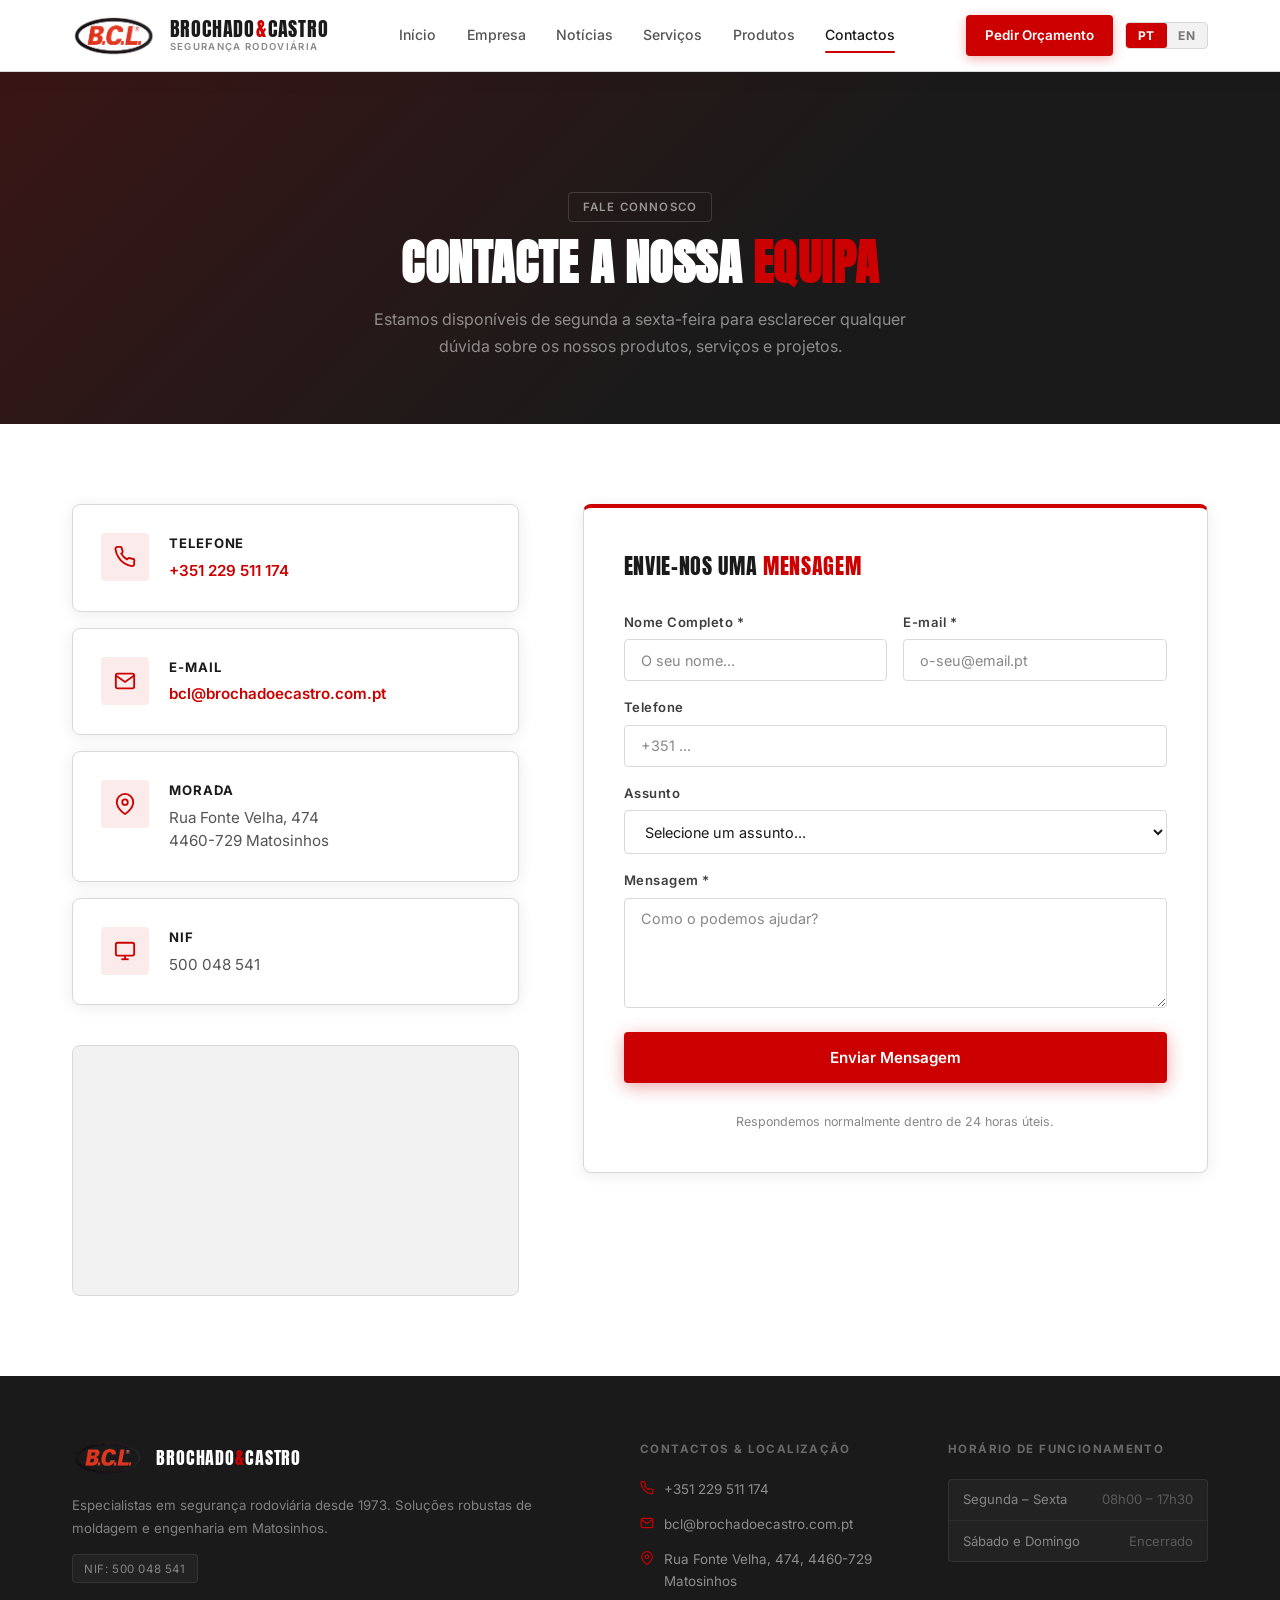
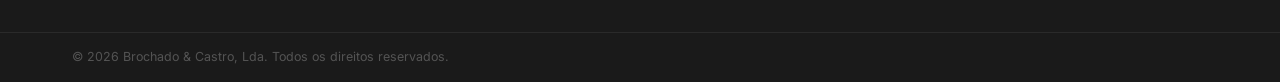
==== commit 32c2ed88: "removido maps" ====
--- a/contactos.html
+++ b/contactos.html
@@ -1,4 +1,4 @@
-<!DOCTYPE html>
+﻿<!DOCTYPE html>
 <html lang="pt">
 <head>
 <meta charset="utf-8"/>
@@ -226,7 +226,7 @@
             </div>
             <div>
               <div class="info-card-title" data-en="Address" data-pt="Morada">Morada</div>
-              <div class="info-card-val">Rua Fonte Velha, 474<br/>4460-729 Matosinhos<br/><a href="https://www.google.com/maps/place/Bcl+-+Brochado+%26+Castro,+Lda./@41.1952331,-8.6368682,108m/data=!3m1!1e3!4m15!1m8!3m7!1s0xd2465dfc5a5c7a5:0x478c844fa9edf6eb!2sR.+Fonte+Velha+474,+4460-729+Cust%C3%B3ias!3b1!8m2!3d41.1954163!4d-8.6371579!16s%2Fg%2F11pw1z6jg8!3m5!1s0xd2465dfc53dacab:0x949151ac606fa116!8m2!3d41.1954021!4d-8.6371742!16s%2Fg%2F1tg6lv1z?entry=ttu&g_ep=EgoyMDI2MDYxNi4wIKXMDSoASAFQAw%3D%3D" target="_blank" data-en="Open in Google Maps →" data-pt="Abrir no Google Maps →">Abrir no Google Maps →</a></div>
+              <div class="info-card-val">Rua Fonte Velha, 474<br/>4460-729 Matosinhos</div>
             </div>
           </div>
 
@@ -243,10 +243,10 @@
         <!-- Map -->
         <div class="map-placeholder">
           <iframe
-            src="https://www.google.com/maps/embed?pb=!1m18!1m12!1m3!1d3003.8!2d-8.69!3d41.19!2m3!1f0!2f0!3f0!3m2!1i1024!2i768!4f13.1!3m3!1m2!1s0x0%3A0x0!2zNDHCsDExJzI0LjAiTiA4wrA0MSc0NC4wIlc!5e0!3m2!1spt!2spt!4v1234567890"
+            src="https://www.google.com/maps/embed?pb=!1m18!1m12!1m3!1d374.9!2d-8.6371742!3d41.1954021!2m3!1f0!2f0!3f0!3m2!1i1024!2i768!4f13.1!3m3!1m2!1s0xd2465dfc53dacab%3A0x949151ac606fa116!2sBcl%20-%20Brochado%20%26%20Castro%2C%20Lda.!5e0!3m2!1spt!2spt!4v1750000000000"
             allowfullscreen=""
             loading="lazy"
-            title="Localização Brochado & Castro">
+            title="Localização Brochado &amp; Castro">
           </iframe>
         </div>
         </div>
@@ -312,7 +312,7 @@
 <ul class="fcol-list">
 <li><svg fill="none" height="14" stroke="#CC0000" stroke-width="2" viewbox="0 0 24 24" width="14"><path d="M22 16.92v3a2 2 0 0 1-2.18 2 19.79 19.79 0 0 1-8.63-3.07A19.5 19.5 0 0 1 4.69 12 19.79 19.79 0 0 1 1.61 3.18 2 2 0 0 1 3.6 1h3a2 2 0 0 1 2 1.72c.127.96.361 1.903.7 2.81a2 2 0 0 1-.45 2.11L7.91 8.34a16 16 0 0 0 6.29 6.29l.92-.92a2 2 0 0 1 2.11-.45c.907.339 1.85.573 2.81.7A2 2 0 0 1 22 16.92z"></path></svg><a href="tel:+351229511174">+351 229 511 174</a></li>
 <li><svg fill="none" height="14" stroke="#CC0000" stroke-width="2" viewbox="0 0 24 24" width="14"><path d="M4 4h16c1.1 0 2 .9 2 2v12c0 1.1-.9 2-2 2H4c-1.1 0-2-.9-2-2V6c0-1.1.9-2 2-2z"></path><polyline points="22,6 12,13 2,6"></polyline></svg><a href="mailto:bcl@brochadoecastro.com.pt">bcl@brochadoecastro.com.pt</a></li>
-<li><svg fill="none" height="14" stroke="#CC0000" stroke-width="2" viewbox="0 0 24 24" width="14"><path d="M21 10c0 7-9 13-9 13s-9-6-9-13a9 9 0 0 1 18 0z"></path><circle cx="12" cy="10" r="3"></circle></svg><span data-en="Rua Fonte Velha, 474, 4460-729 Matosinhos" data-pt="Rua Fonte Velha, 474, 4460-729 Matosinhos"> Rua Fonte Velha, 474, 4460-729 Matosinhos</span></li>
+<li><svg fill="none" height="14" stroke="#CC0000" stroke-width="2" viewbox="0 0 24 24" width="14"><path d="M21 10c0 7-9 13-9 13s-9-6-9-13a9 9 0 0 1 18 0z"></path><circle cx="12" cy="10" r="3"></circle></svg><a href="https://www.google.com/maps/place/Bcl+-+Brochado+%26+Castro,+Lda./@41.1952331,-8.6368682,108m/data=!3m1!1e3!4m15!1m8!3m7!1s0xd2465dfc5a5c7a5:0x478c844fa9edf6eb!2sR.+Fonte+Velha+474,+4460-729+Cust%C3%B3ias!3b1!8m2!3d41.1954163!4d-8.6371579!16s%2Fg%2F11pw1z6jg8!3m5!1s0xd2465dfc53dacab:0x949151ac606fa116!8m2!3d41.1954021!4d-8.6371742!16s%2Fg%2F1tg6lv1z?entry=ttu&g_ep=EgoyMDI2MDYxNi4wIKXMDSoASAFQAw%3D%3D" target="_blank" rel="noopener noreferrer" data-en="Rua Fonte Velha, 474, 4460-729 Matosinhos" data-pt="Rua Fonte Velha, 474, 4460-729 Matosinhos"> Rua Fonte Velha, 474, 4460-729 Matosinhos</a></li>
 </ul>
 </div>
 <div class="fcol">
--- a/style.css
+++ b/style.css
@@ -707,6 +707,9 @@
   transition:border-color var(--dur), background var(--dur);
 }
 .pillar:hover { border-color:rgba(204,0,0,.25); background:var(--orange-pale); }
+.pillar--link { cursor:pointer; text-decoration:none; display:flex; }
+.pillar--link:hover { border-color:rgba(204,0,0,.4); background:var(--orange-pale); box-shadow:0 4px 14px rgba(204,0,0,.12); }
+
 
 .pillar-icon {
   width:38px; height:38px; flex-shrink:0;
@@ -1165,4 +1168,5 @@
 }
 .detail-cta-btn:hover {
   background: var(--orange-dark);
-}+}
+
